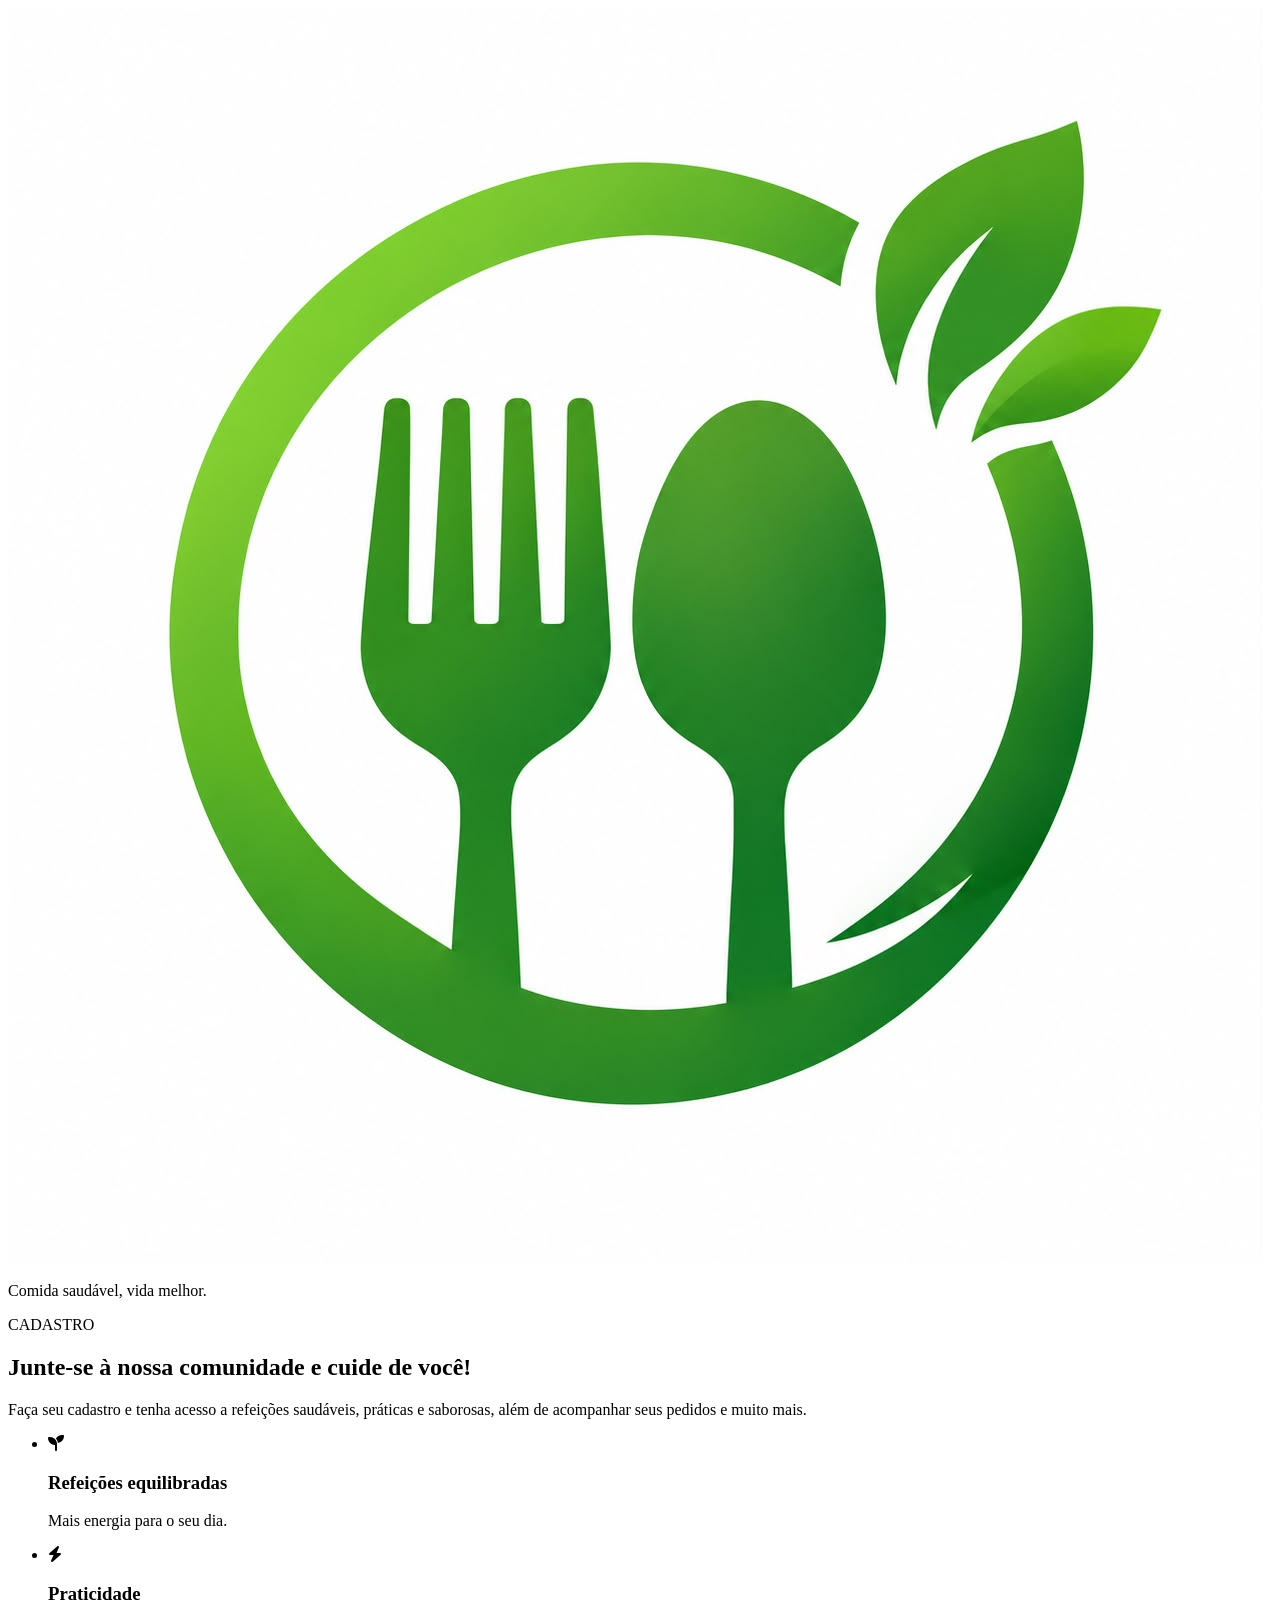
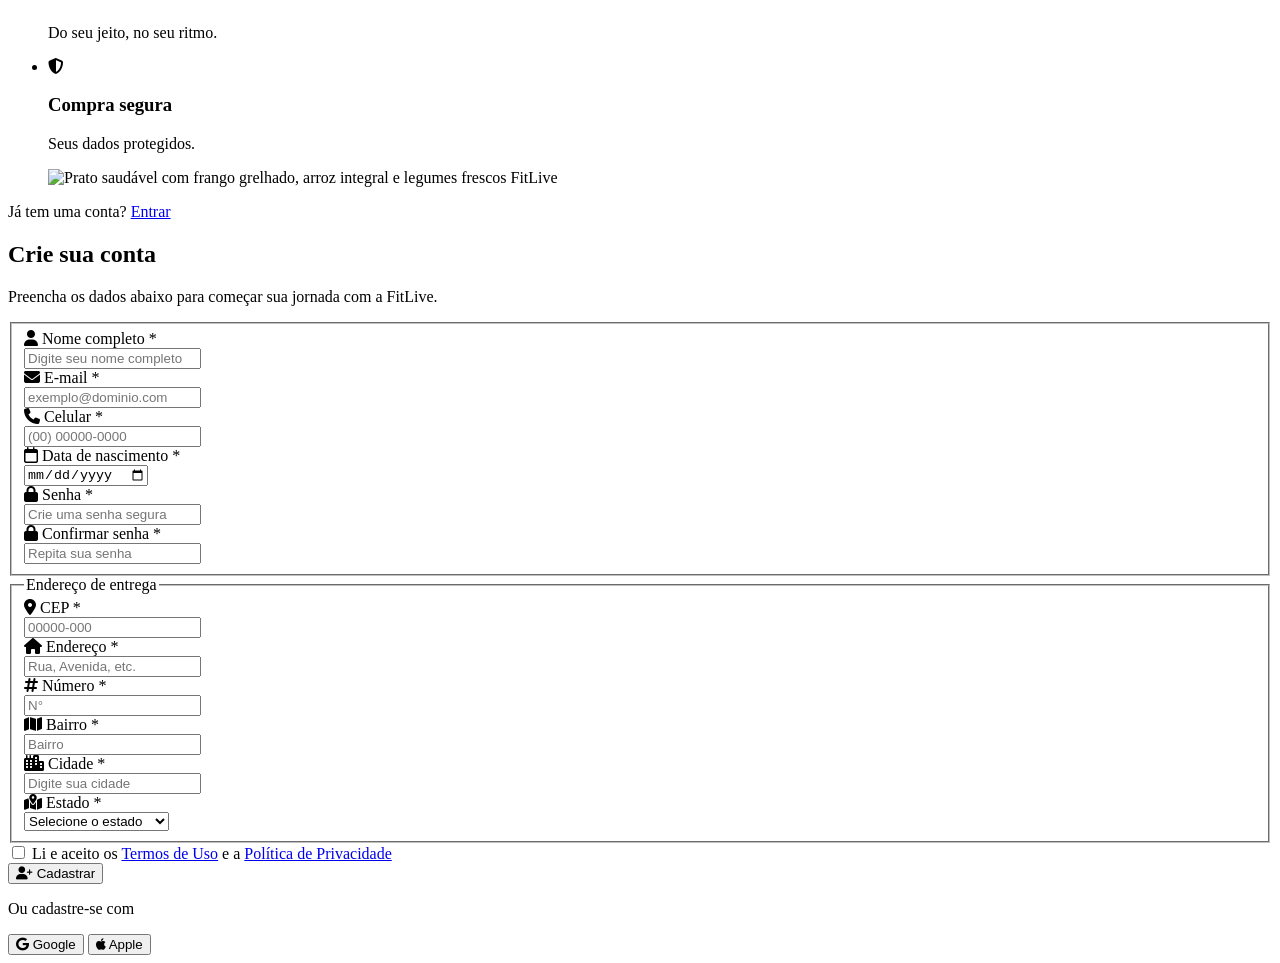
==== pages/cadrasto.html @ e27cb1f7 "feat: created page requisition" ====
<!DOCTYPE html>
<html lang="pt-BR">
<head>
    <meta charset="UTF-8">
    <meta name="viewport" content="width=device-width, initial-scale=1.0">
    <title>Cadastro | FitLive</title>
    <link rel="stylesheet" href="https://cdnjs.cloudflare.com/ajax/libs/font-awesome/6.5.1/css/all.min.css" integrity="sha512-DTOQO9RWCH3ppGqcWaEA1BIZOC6xxalwEsw9c2QQeAIftl+Vegovlnee1c9QX4TctnWMn13TZye+giMm8e2LwA==" crossorigin="anonymous" referrerpolicy="no-referrer">
    <link rel="stylesheet" href="../styles/styles/cadrasto.css">
    <script src="../js/cadrasto.js" defer></script>
    <link rel="shortcut icon" href="../assets/img/Logo.jpg" type="image/x-icon">
</head>
<body>
    <aside>
        <div>
            <img src="../assets/img/Logo.jpg" alt="Logotipo FitLive: Comida saudável, vida melhor">
            <p>Comida saudável, vida melhor.</p>
        </div>
        <div>
            <p>CADASTRO</p>
            <h1>Junte-se à nossa comunidade e cuide de você!</h1>
            <p>Faça seu cadastro e tenha acesso a refeições saudáveis, práticas e saborosas, além de acompanhar seus pedidos e muito mais.</p>
            
            <ul>
                <li>
                    <div>
                        <i class="fa-solid fa-seedling" aria-hidden="true"></i>
                        <h3>Refeições equilibradas</h3>
                        <p>Mais energia para o seu dia.</p>
                    </div>
                </li>
                <li>
                    <div>
                        <i class="fa-solid fa-bolt" aria-hidden="true"></i>
                        <h3>Praticidade</h3>
                        <p>Do seu jeito, no seu ritmo.</p>
                    </div>
                </li>
                <li>
                    <div>
                        <i class="fa-solid fa-shield-halved" aria-hidden="true"></i>
                        <h3>Compra segura</h3>
                        <p>Seus dados protegidos.</p>
                    </div>
                </li>
            </ul>
        </div>
        <figure>
            <img src="" alt="Prato saudável com frango grelhado, arroz integral e legumes frescos FitLive">
        </figure>
    </aside>

    <main>
        <div>
            <p>Já tem uma conta? <a href="../index.html">Entrar</a></p>
        </div>

        <section>
            <h2>Crie sua conta</h2>
            <p>Preencha os dados abaixo para começar sua jornada com a FitLive.</p>

            <form>
                <fieldset>
                    <div>
                        <label for="nome"><i class="fa-solid fa-user" aria-hidden="true"></i> Nome completo *</label>
                        <div>
                            <input type="text" id="nome" name="nome" placeholder="Digite seu nome completo" required autocomplete="name">
                        </div>
                    </div>

                    <div>
                        <label for="email"><i class="fa-solid fa-envelope" aria-hidden="true"></i> E-mail *</label>
                        <div>
                            <input type="email" id="email" name="email" placeholder="exemplo@dominio.com" required autocomplete="email">
                        </div>
                    </div>

                    <div>
                        <label for="celular"><i class="fa-solid fa-phone" aria-hidden="true"></i> Celular *</label>
                        <div>
                            <input type="tel" id="celular" name="celular" placeholder="(00) 00000-0000" required autocomplete="tel">
                        </div>
                    </div>

                    <div>
                        <label for="nascimento"><i class="fa-regular fa-calendar" aria-hidden="true"></i> Data de nascimento *</label>
                        <div>
                            <input type="date" id="nascimento" name="nascimento" placeholder="dd/mm/aaaa" required autocomplete="bday">
                        </div>
                    </div>

                    <div>
                        <label for="senha"><i class="fa-solid fa-lock" aria-hidden="true"></i> Senha *</label>
                        <div>
                            <input type="password" id="senha" name="senha" placeholder="Crie uma senha segura" required autocomplete="new-password">
                        </div>
                    </div>

                    <div>
                        <label for="confirmar-senha"><i class="fa-solid fa-lock" aria-hidden="true"></i> Confirmar senha *</label>
                        <div>
                            <input type="password" id="confirmar-senha" name="confirmar-senha" placeholder="Repita sua senha" required autocomplete="new-password">
                        </div>
                    </div>
                </fieldset>

                <fieldset>
                    <legend>Endereço de entrega</legend>

                    <div>
                        <label for="cep"><i class="fa-solid fa-location-dot" aria-hidden="true"></i> CEP *</label>
                        <div>
                            <input type="text" id="cep" name="cep" placeholder="00000-000" required autocomplete="postal-code">
                        </div>
                    </div>

                    <div>
                        <label for="endereco"><i class="fa-solid fa-house" aria-hidden="true"></i> Endereço *</label>
                        <div>
                            <input type="text" id="endereco" name="endereco" placeholder="Rua, Avenida, etc." required autocomplete="street-address">
                        </div>
                    </div>

                    <div>
                        <label for="numero"><i class="fa-solid fa-hashtag" aria-hidden="true"></i> Número *</label>
                        <div>
                            <input type="text" id="numero" name="numero" placeholder="N°" required autocomplete="address-line2">
                        </div>
                    </div>

                    <div>
                        <label for="bairro"><i class="fa-solid fa-map" aria-hidden="true"></i> Bairro *</label>
                        <div>
                            <input type="text" id="bairro" name="bairro" placeholder="Bairro" required autocomplete="address-level3">
                        </div>
                    </div>

                    <div>
                        <label for="cidade"><i class="fa-solid fa-city" aria-hidden="true"></i> Cidade *</label>
                        <div>
                            <input type="text" id="cidade" name="cidade" placeholder="Digite sua cidade" required autocomplete="address-level2">
                        </div>
                    </div>

                    <div>
                        <label for="estado"><i class="fa-solid fa-map-location-dot" aria-hidden="true"></i> Estado *</label>
                        <div>
                            <select id="estado" name="estado" required autocomplete="address-level1">
                                <option value="" disabled selected>Selecione o estado</option>
                                <option value="AC">Acre</option>
                                <option value="AL">Alagoas</option>
                                <option value="AP">Amapá</option>
                                <option value="AM">Amazonas</option>
                                <option value="BA">Bahia</option>
                                <option value="CE">Ceará</option>
                                <option value="DF">Distrito Federal</option>
                                <option value="ES">Espírito Santo</option>
                                <option value="GO">Goiás</option>
                                <option value="MA">Maranhão</option>
                                <option value="MT">Mato Grosso</option>
                                <option value="MS">Mato Grosso do Sul</option>
                                <option value="MG">Minas Gerais</option>
                                <option value="PA">Pará</option>
                                <option value="PB">Paraíba</option>
                                <option value="PR">Paraná</option>
                                <option value="PE">Pernambuco</option>
                                <option value="PI">Piauí</option>
                                <option value="RJ">Rio de Janeiro</option>
                                <option value="RN">Rio Grande do Norte</option>
                                <option value="RS">Rio Grande do Sul</option>
                                <option value="RO">Rondônia</option>
                                <option value="RR">Roraima</option>
                                <option value="SC">Santa Catarina</option>
                                <option value="SP">São Paulo</option>
                                <option value="SE">Sergipe</option>
                                <option value="TO">Tocantins</option>
                            </select>
                        </div>
                    </div>
                </fieldset>

                <div>
                    <input type="checkbox" id="termos" name="termos" required>
                    <label for="termos">Li e aceito os <a href="termos.html">Termos de Uso</a> e a <a href="privacidade.html">Política de Privacidade</a></label>
                </div>

                <button type="submit"><i class="fa-solid fa-user-plus" aria-hidden="true"></i> Cadastrar</button>
            </form>

            <div>
                <p>Ou cadastre-se com</p>
                <div>
                    <button type="button"><i class="fa-brands fa-google" aria-hidden="true"></i> Google</button>
                    <button type="button"><i class="fa-brands fa-apple" aria-hidden="true"></i> Apple</button>
                </div>
            </div>
        </section>
    </main>
</body>
</html>
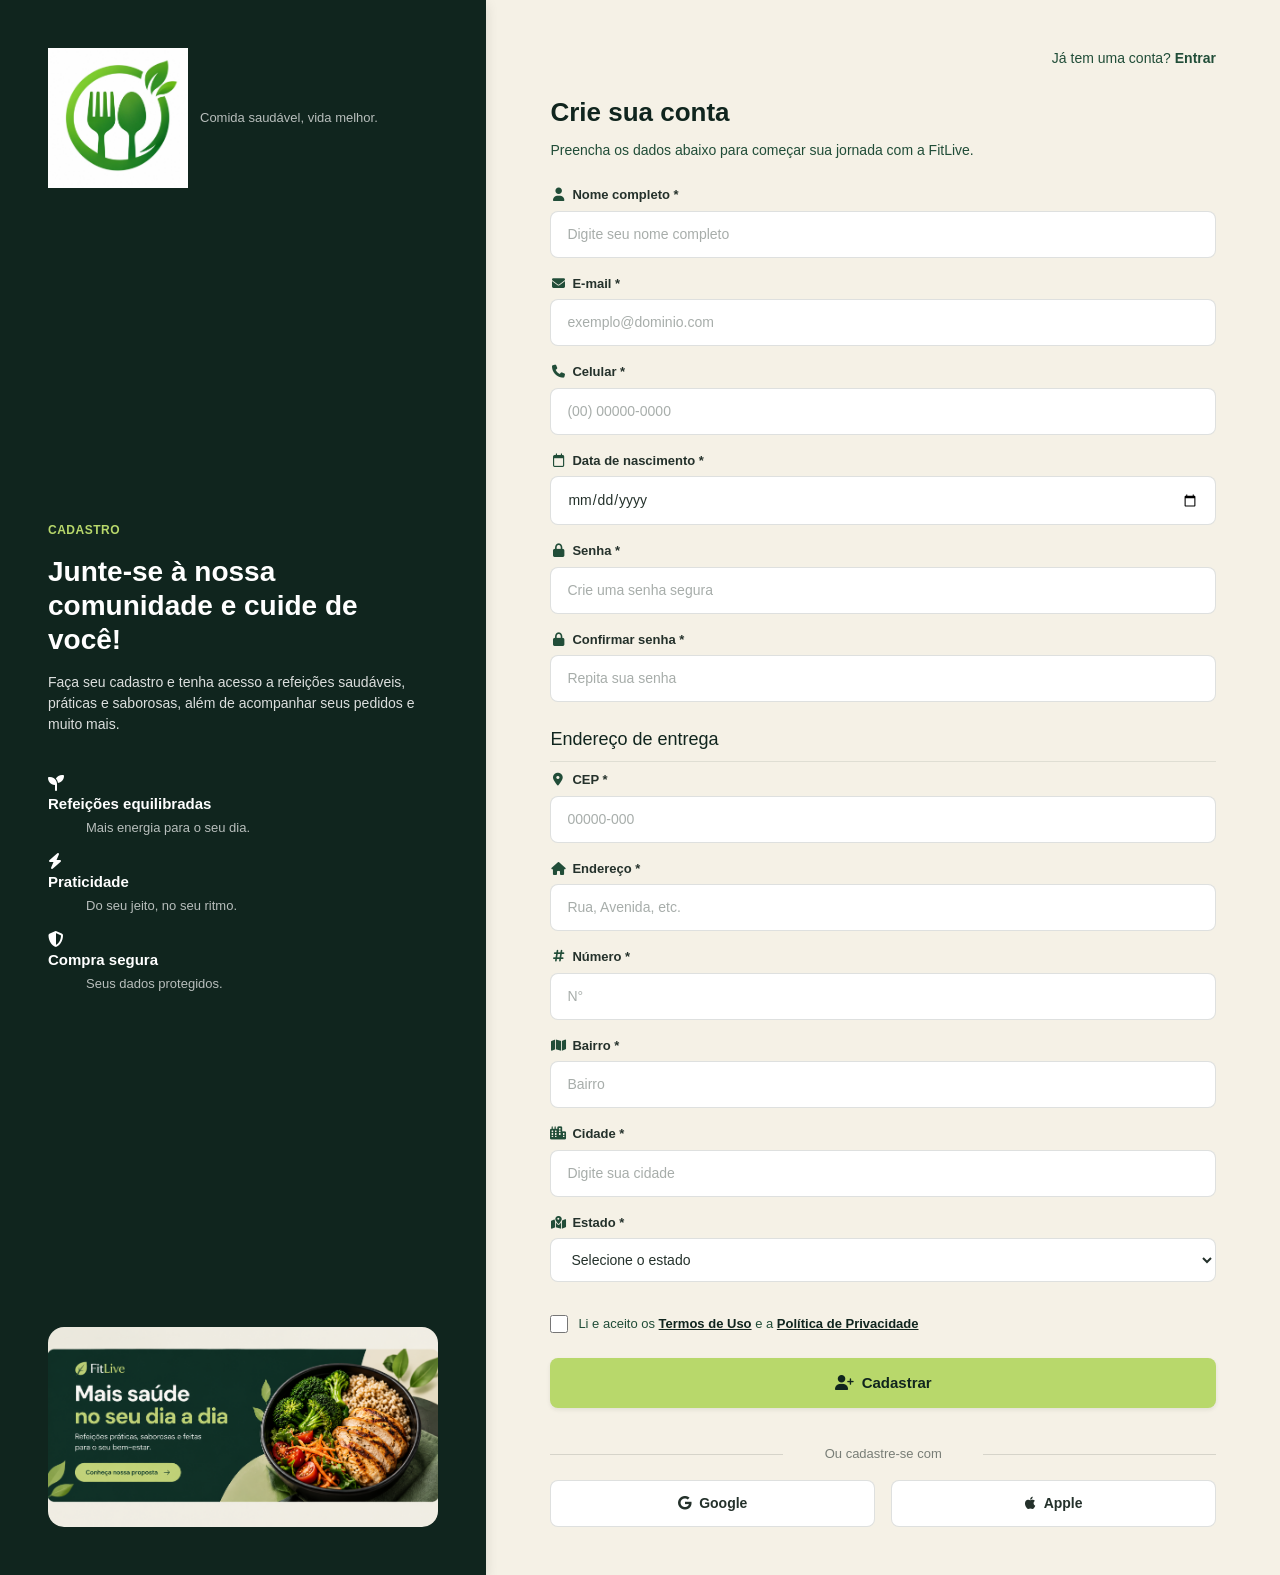
==== commit 64b802bf: "feat and style: estructure and stilization page accout" ====
--- a/pages/cadrasto.html
+++ b/pages/cadrasto.html
@@ -45,7 +45,7 @@
             </ul>
         </div>
         <figure>
-            <img src="" alt="Prato saudável com frango grelhado, arroz integral e legumes frescos FitLive">
+            <img src="../assets/img/Banner FitLive_ Saúde no Dia a Dia.png" alt="Prato saudável com frango grelhado, arroz integral e legumes frescos FitLive">
         </figure>
     </aside>
 
--- a/styles/styles/cadrasto.css
+++ b/styles/styles/cadrasto.css
@@ -0,0 +1,382 @@
+@import url(../global.css);
+
+body {
+  background-color: var(--color-background);
+  color: var(--color-text);
+  font-family: var(--font-primary);
+  margin: 0;
+  display: flex;
+  min-height: 100vh;
+}
+
+aside {
+  width: 38%;
+  background-color: var(--color-primary);
+  color: var(--color-surface);
+  display: flex;
+  flex-direction: column;
+  justify-content: space-between;
+  padding: 48px;
+  position: relative;
+  overflow: hidden;
+  box-shadow: var(--shadow-md);
+}
+
+aside > div:first-child {
+  display: flex;
+  align-items: center;
+  gap: 12px;
+}
+
+aside > div:first-child img {
+  max-width: 140px;
+  height: auto;
+}
+
+aside > div:first-child p {
+  font-size: 13px;
+  color: rgba(255, 255, 255, 0.7);
+}
+
+aside > div:nth-of-type(2) {
+  display: flex;
+  flex-direction: column;
+  gap: 16px;
+  margin-top: 32px;
+}
+
+aside > div:nth-of-type(2) > p:first-of-type {
+  font-size: 12px;
+  font-weight: 700;
+  color: var(--color-accent);
+  text-transform: uppercase;
+  letter-spacing: 0.5px;
+}
+
+aside > div:nth-of-type(2) h1 {
+  font-family: var(--font-heading);
+  font-size: 28px;
+  color: var(--color-surface);
+  line-height: 1.2;
+}
+
+aside > div:nth-of-type(2) > p:nth-of-type(2) {
+  font-size: 14px;
+  color: rgba(255, 255, 255, 0.85);
+  line-height: 1.5;
+}
+
+aside ul {
+  list-style: none;
+  display: flex;
+  flex-direction: column;
+  gap: 16px;
+  margin-top: 24px;
+}
+
+aside ul li div {
+  display: flex;
+  flex-direction: column;
+  gap: 2px;
+}
+
+aside ul li h3 {
+  font-size: 15px;
+  font-weight: 700;
+  color: var(--color-surface);
+  display: flex;
+  align-items: center;
+  gap: 10px;
+}
+
+aside ul li h3 i {
+  color: var(--color-primary);
+  background-color: var(--color-accent);
+  width: 28px;
+  height: 28px;
+  border-radius: 50%;
+  display: flex;
+  align-items: center;
+  justify-content: center;
+  font-size: 12px;
+}
+
+aside ul li p {
+  font-size: 13px;
+  color: rgba(255, 255, 255, 0.7);
+  padding-left: 38px;
+}
+
+aside figure {
+  width: 100%;
+  height: 200px;
+  border-radius: var(--radius-16);
+  overflow: hidden;
+  background-color: rgba(255, 255, 255, 0.05);
+  margin-top: 32px;
+}
+
+aside figure img {
+  width: 100%;
+  height: 100%;
+  object-fit: cover;
+}
+
+main {
+  flex: 1;
+  background-color: var(--color-background);
+  padding: 48px 64px;
+  display: flex;
+  flex-direction: column;
+  gap: 24px;
+  overflow-y: auto;
+}
+
+main > div:first-child {
+  display: flex;
+  justify-content: flex-end;
+}
+
+main > div:first-child p {
+  font-size: 14px;
+  color: var(--color-secondary);
+}
+
+main > div:first-child a {
+  color: var(--color-secondary);
+  font-weight: 700;
+  transition: color var(--transition-fast);
+}
+
+main > div:first-child a:hover {
+  color: var(--color-primary);
+  text-decoration: underline;
+}
+
+main > section {
+  max-width: 700px;
+  margin: 0 auto;
+  width: 100%;
+  display: flex;
+  flex-direction: column;
+  gap: 24px;
+}
+
+main > section > h2 {
+  font-family: var(--font-heading);
+  font-size: 26px;
+  color: var(--color-primary);
+}
+
+main > section > p:first-of-type {
+  font-size: 14px;
+  color: var(--color-secondary);
+  margin-top: -16px;
+}
+
+form {
+  display: flex;
+  flex-direction: column;
+  gap: 24px;
+}
+
+fieldset {
+  border: none;
+  padding: 0;
+  margin: 0;
+  display: flex;
+  flex-direction: column;
+  gap: 16px;
+}
+
+fieldset legend {
+  font-family: var(--font-heading);
+  font-size: 18px;
+  color: var(--color-primary);
+  margin-bottom: 8px;
+  border-bottom: var(--border-width-1) solid rgba(36, 49, 43, 0.1);
+  width: 100%;
+  padding-bottom: 8px;
+}
+
+fieldset > div {
+  display: flex;
+  flex-direction: column;
+  gap: 6px;
+}
+
+fieldset > div label {
+  font-size: 13px;
+  font-weight: 600;
+  color: var(--color-text);
+  display: flex;
+  align-items: center;
+  gap: 6px;
+}
+
+fieldset > div label i {
+  color: var(--color-secondary);
+  width: 16px;
+  text-align: center;
+}
+
+fieldset > div input,
+fieldset > div select {
+  width: 100%;
+  padding: 12px 16px;
+  background-color: var(--color-surface);
+  border: var(--border-width-1) solid rgba(36, 49, 43, 0.15);
+  border-radius: var(--radius-8);
+  font-size: 14px;
+  color: var(--color-text);
+  transition: border-color var(--transition-fast), box-shadow var(--transition-fast);
+}
+
+fieldset > div input::placeholder {
+  color: rgba(36, 49, 43, 0.4);
+}
+
+fieldset > div input:focus,
+fieldset > div select:focus {
+  border-color: var(--color-secondary);
+  outline: none;
+  box-shadow: 0 0 0 3px rgba(33, 77, 56, 0.15);
+}
+
+form > div:nth-of-type(1) {
+  display: flex;
+  align-items: center;
+  gap: 10px;
+  margin-top: 8px;
+}
+
+form > div:nth-of-type(1) input[type="checkbox"] {
+  width: 18px;
+  height: 18px;
+  accent-color: var(--color-secondary);
+  cursor: pointer;
+}
+
+form > div:nth-of-type(1) label {
+  font-size: 13px;
+  color: var(--color-secondary);
+}
+
+form > div:nth-of-type(1) label a {
+  color: var(--color-primary);
+  font-weight: 700;
+  text-decoration: underline;
+}
+
+form > button[type="submit"] {
+  background-color: var(--color-accent);
+  color: var(--color-primary);
+  font-weight: 700;
+  padding: 14px 24px;
+  border-radius: var(--radius-8);
+  font-size: 15px;
+  display: flex;
+  align-items: center;
+  justify-content: center;
+  gap: 8px;
+  transition: filter var(--transition-fast), transform var(--transition-fast);
+  box-shadow: var(--shadow-sm);
+  cursor: pointer;
+}
+
+form > button[type="submit"]:hover {
+  filter: brightness(0.95);
+  transform: translateY(-1px);
+}
+
+main > section > div:last-child {
+  display: flex;
+  flex-direction: column;
+  align-items: center;
+  gap: 16px;
+  margin-top: 12px;
+}
+
+main > section > div:last-child p {
+  font-size: 13px;
+  color: rgba(36, 49, 43, 0.6);
+  position: relative;
+  width: 100%;
+  text-align: center;
+}
+
+main > section > div:last-child p::before,
+main > section > div:last-child p::after {
+  content: "";
+  position: absolute;
+  top: 50%;
+  width: 35%;
+  height: 1px;
+  background-color: rgba(36, 49, 43, 0.15);
+}
+
+main > section > div:last-child p::before {
+  left: 0;
+}
+
+main > section > div:last-child p::after {
+  right: 0;
+}
+
+main > section > div:last-child > div {
+  display: flex;
+  gap: 16px;
+  width: 100%;
+}
+
+main > section > div:last-child > div button {
+  flex: 1;
+  background-color: var(--color-surface);
+  color: var(--color-text);
+  border: var(--border-width-1) solid rgba(36, 49, 43, 0.15);
+  padding: 12px;
+  border-radius: var(--radius-8);
+  font-weight: 600;
+  font-size: 14px;
+  display: flex;
+  align-items: center;
+  justify-content: center;
+  gap: 8px;
+  transition: background-color var(--transition-fast), border-color var(--transition-fast);
+  cursor: pointer;
+}
+
+main > section > div:last-child > div button:hover {
+  background-color: rgba(36, 49, 43, 0.03);
+  border-color: rgba(36, 49, 43, 0.3);
+}
+
+@media (max-width: 1024px) {
+  body {
+    flex-direction: column;
+  }
+
+  aside {
+    width: 100%;
+    padding: 32px 24px;
+  }
+
+  main {
+    padding: 32px 24px;
+  }
+
+  aside figure {
+    display: none;
+  }
+}
+
+@media (max-width: 768px) {
+  main > section > div:last-child > div {
+    flex-direction: column;
+  }
+
+  main > section > div:last-child p::before,
+  main > section > div:last-child p::after {
+    width: 25%;
+  }
+}
